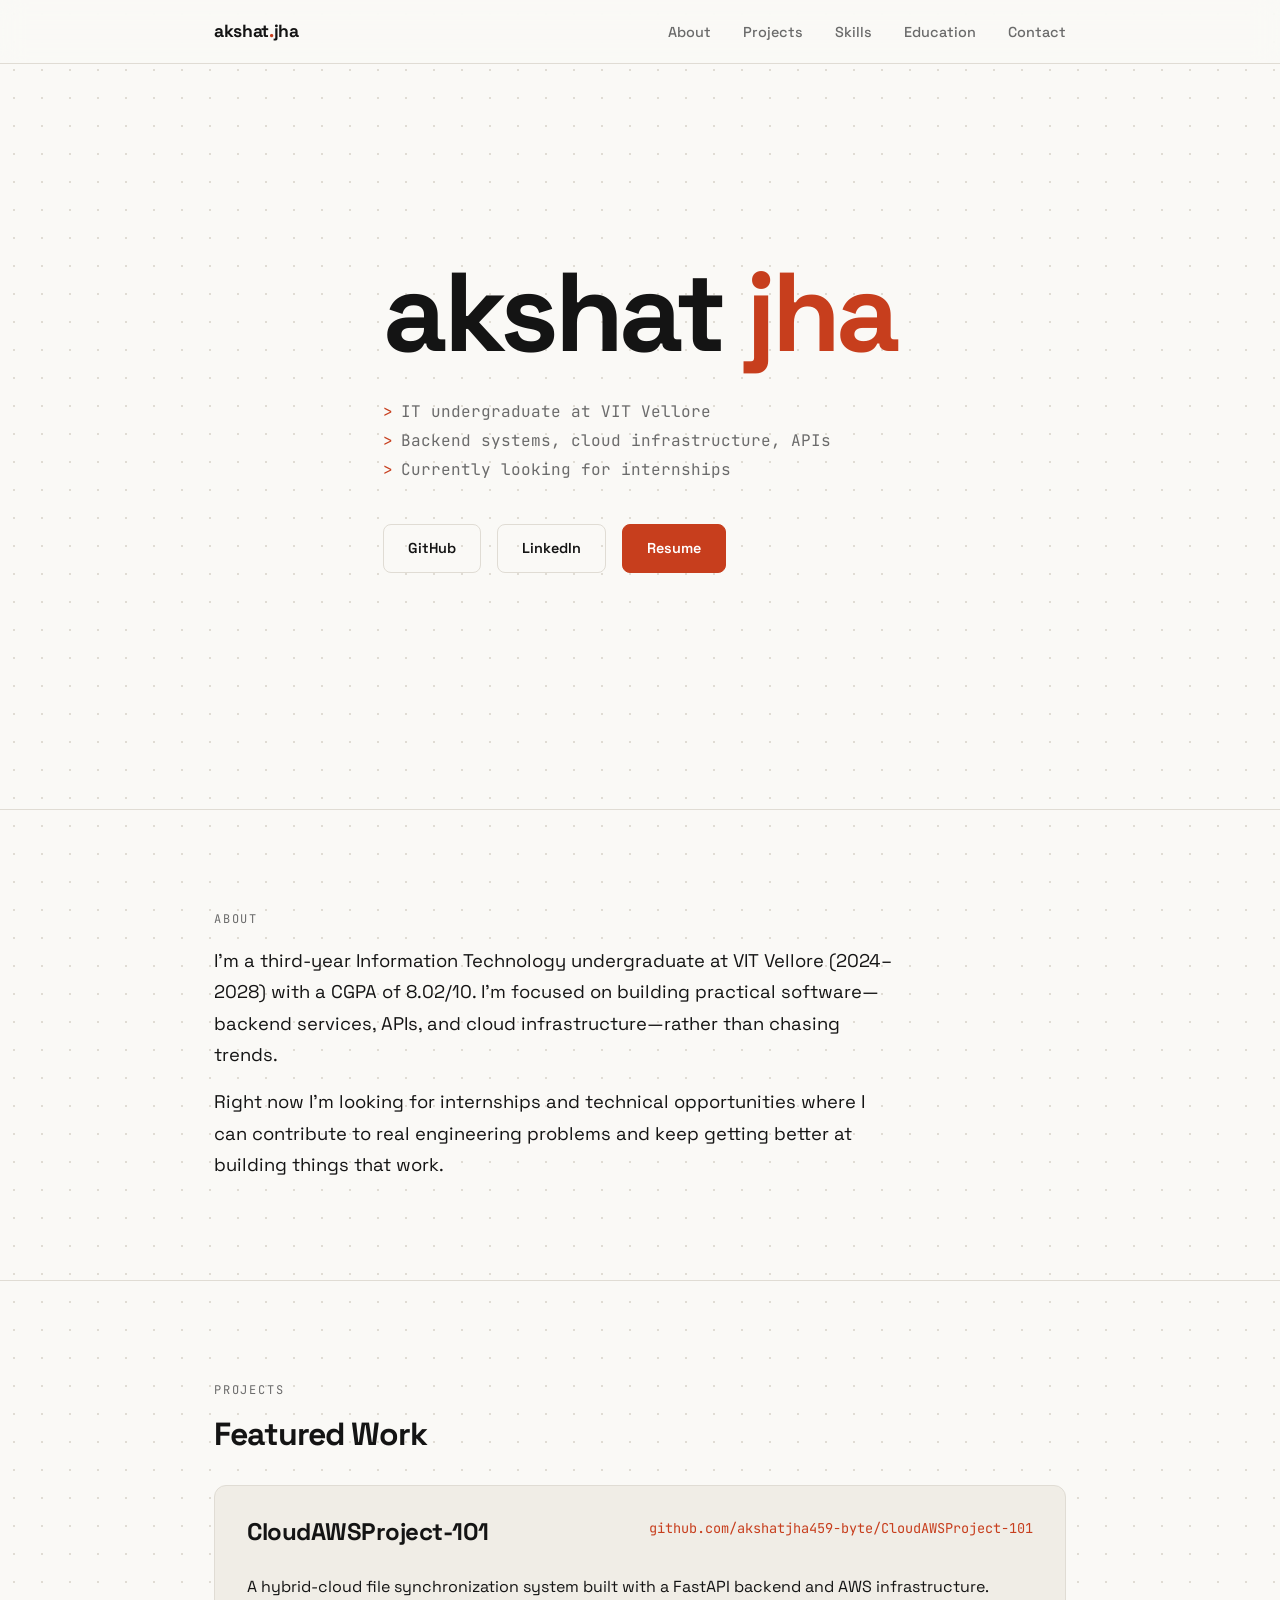
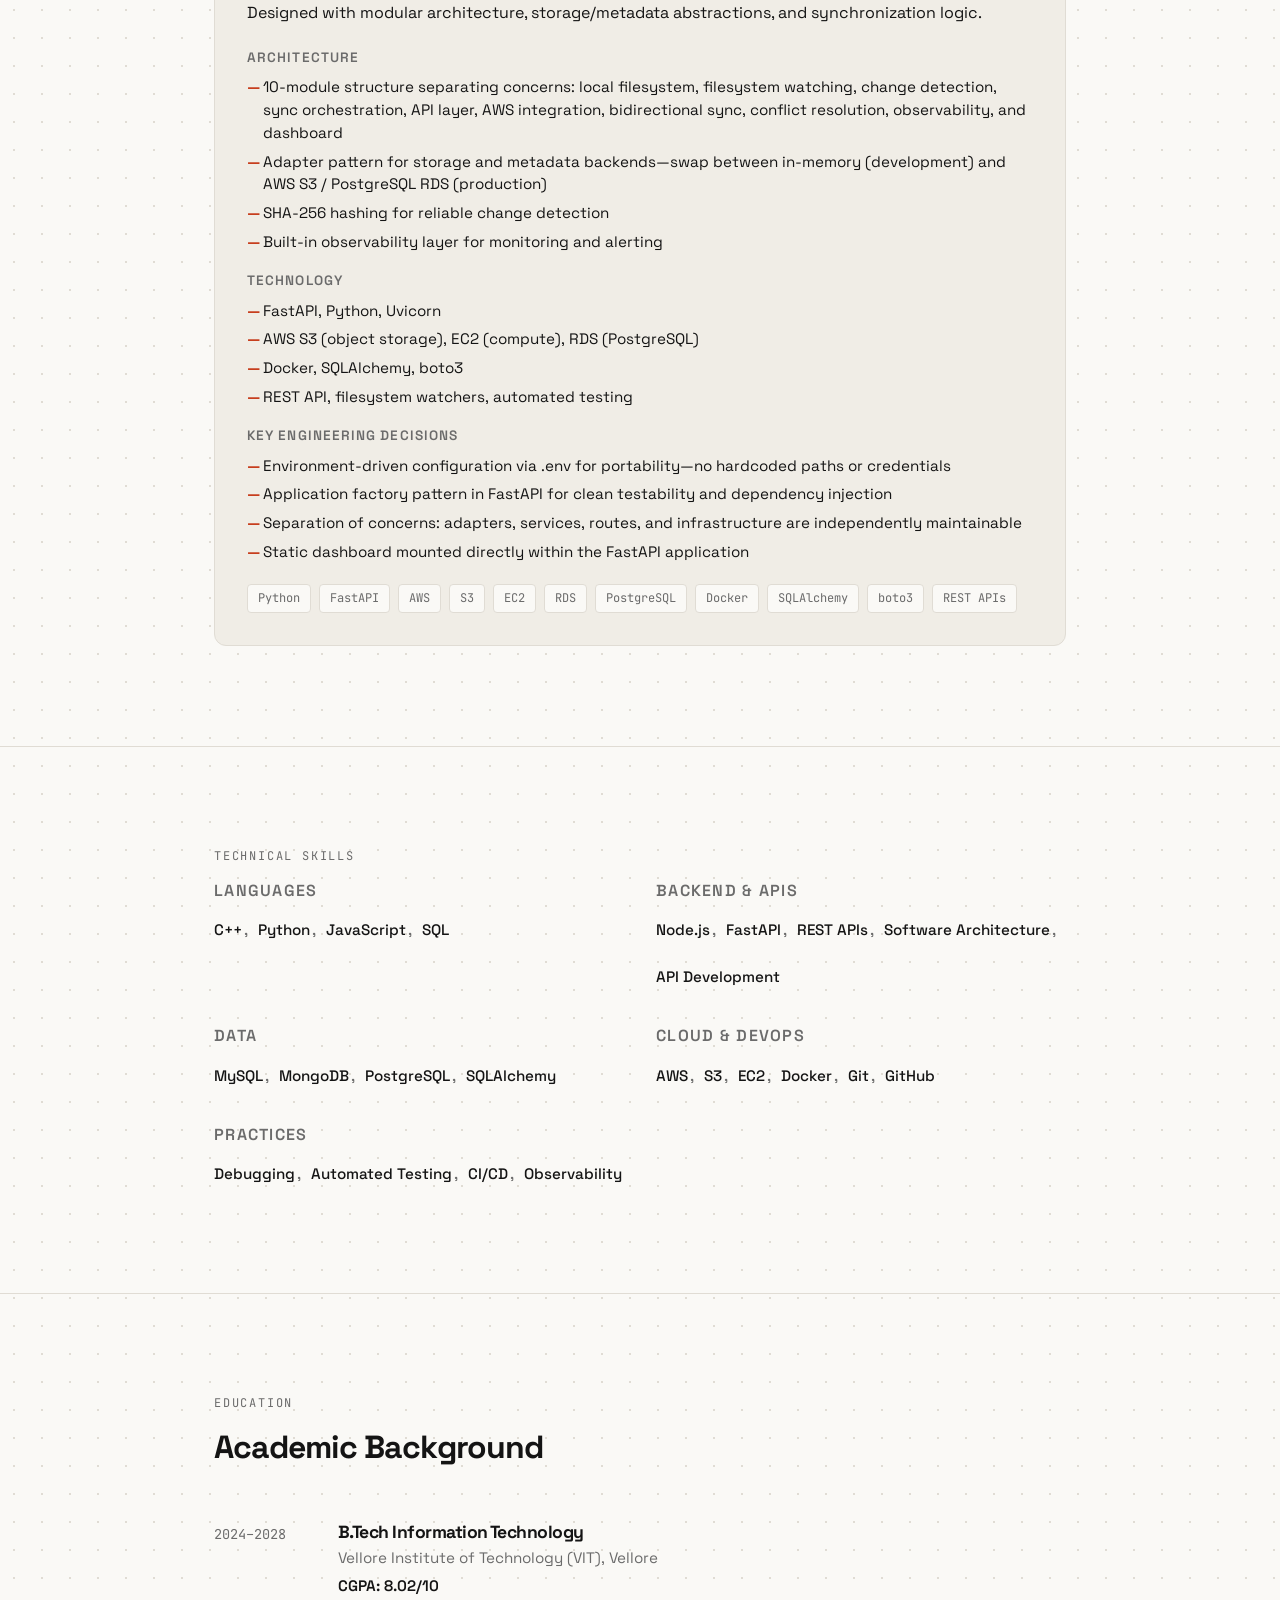
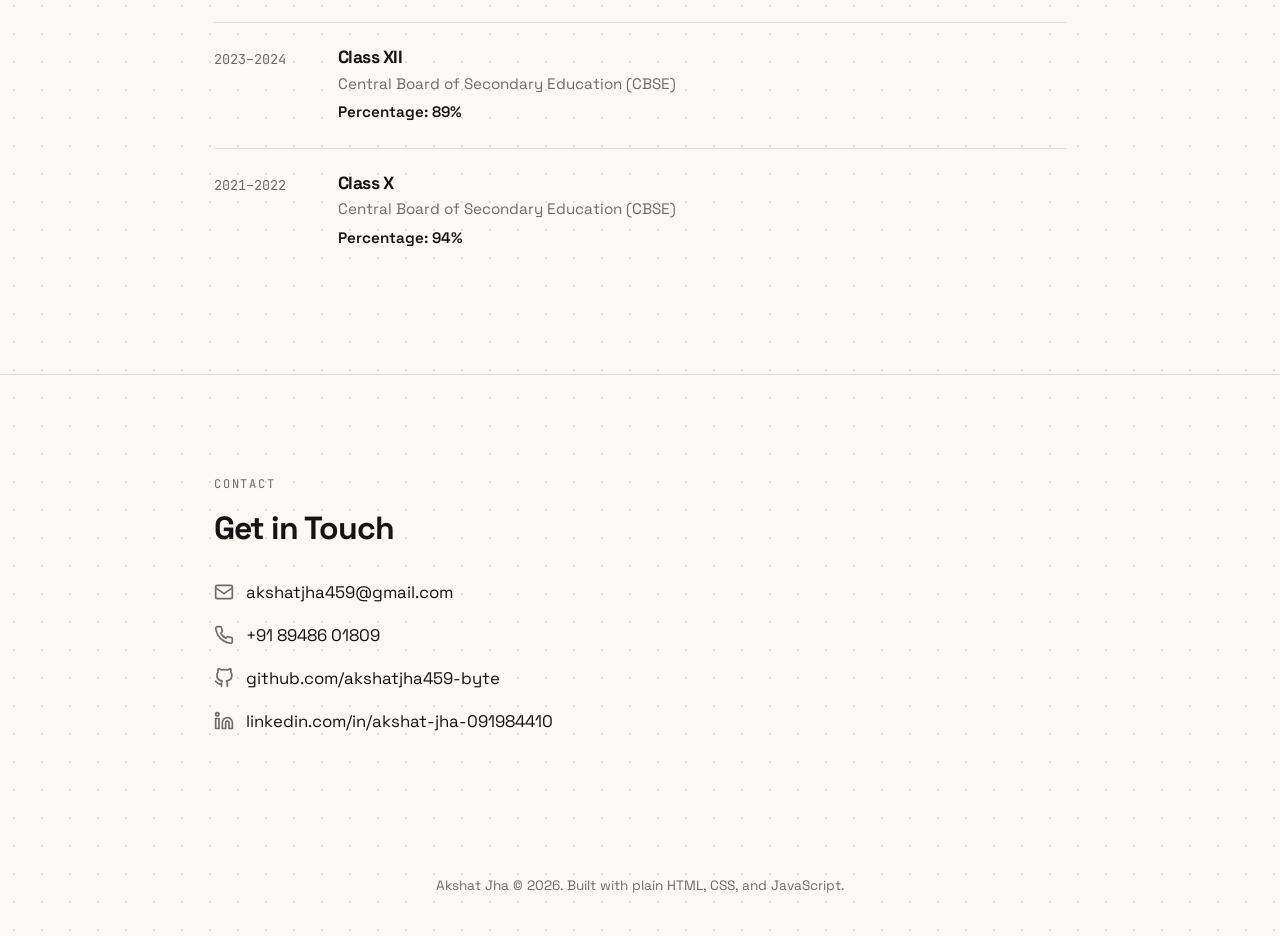
==== index.html @ 9e9b3865 "Add portfolio website" ====
<!DOCTYPE html>
<html lang="en">
<head>
  <meta charset="UTF-8">
  <meta name="viewport" content="width=device-width, initial-scale=1.0">
  <title>Akshat Jha — Portfolio</title>
  <meta name="description" content="Akshat Jha — B.Tech IT undergraduate at VIT Vellore. Building backend systems, cloud infrastructure, and APIs.">
  <link rel="stylesheet" href="css/style.css">
</head>
<body>

  <nav class="nav">
    <div class="nav-inner">
      <a href="#" class="nav-logo">akshat<span>.</span>jha</a>
      <ul class="nav-links" id="navLinks">
        <li><a href="#about" onclick="closeMenu()">About</a></li>
        <li><a href="#projects" onclick="closeMenu()">Projects</a></li>
        <li><a href="#skills" onclick="closeMenu()">Skills</a></li>
        <li><a href="#education" onclick="closeMenu()">Education</a></li>
        <li><a href="#contact" onclick="closeMenu()">Contact</a></li>
      </ul>
      <button class="menu-toggle" id="menuToggle" aria-label="Toggle menu">
        <svg viewBox="0 0 24 24" fill="none" stroke="currentColor" stroke-width="2" stroke-linecap="round">
          <line x1="3" y1="6" x2="21" y2="6"></line>
          <line x1="3" y1="12" x2="21" y2="12"></line>
          <line x1="3" y1="18" x2="21" y2="18"></line>
        </svg>
      </button>
    </div>
  </nav>

  <main>
    <!-- Hero -->
    <section class="hero" id="hero">
      <div class="container">
        <h1 class="hero-name fade-in">akshat <span>jha</span></h1>
        <div class="hero-terminal fade-in">
          <div><span class="prompt">&gt;</span>IT undergraduate at VIT Vellore</div>
          <div><span class="prompt">&gt;</span>Backend systems, cloud infrastructure, APIs</div>
          <div><span class="prompt">&gt;</span>Currently looking for internships</div>
        </div>
        <div class="hero-links fade-in">
          <a href="https://github.com/akshatjha459-byte" target="_blank" rel="noopener" class="btn btn-secondary">GitHub</a>
          <a href="https://www.linkedin.com/in/akshat-jha-091984410/" target="_blank" rel="noopener" class="btn btn-secondary">LinkedIn</a>
          <a href="resume.html" class="btn btn-primary">Resume</a>
        </div>
      </div>
    </section>

    <!-- About -->
    <section id="about">
      <div class="container">
        <span class="section-label fade-in">About</span>
        <div class="about-text fade-in">
          <p>I'm a third-year Information Technology undergraduate at VIT Vellore (2024–2028) with a CGPA of 8.02/10. I'm focused on building practical software—backend services, APIs, and cloud infrastructure—rather than chasing trends.</p>
          <p>Right now I'm looking for internships and technical opportunities where I can contribute to real engineering problems and keep getting better at building things that work.</p>
        </div>
      </div>
    </section>

    <!-- Projects -->
    <section id="projects">
      <div class="container">
        <span class="section-label fade-in">Projects</span>
        <h2 class="fade-in">Featured Work</h2>

        <div class="project-card fade-in">
          <div class="project-header">
            <h3 class="project-title">CloudAWSProject-101</h3>
            <a href="https://github.com/akshatjha459-byte/CloudAWSProject-101" target="_blank" rel="noopener" class="project-link">github.com/akshatjha459-byte/CloudAWSProject-101</a>
          </div>
          <p class="project-description">A hybrid-cloud file synchronization system built with a FastAPI backend and AWS infrastructure. Designed with modular architecture, storage/metadata abstractions, and synchronization logic.</p>

          <div class="project-details">
            <h4>Architecture</h4>
            <ul>
              <li>10-module structure separating concerns: local filesystem, filesystem watching, change detection, sync orchestration, API layer, AWS integration, bidirectional sync, conflict resolution, observability, and dashboard</li>
              <li>Adapter pattern for storage and metadata backends—swap between in-memory (development) and AWS S3 / PostgreSQL RDS (production)</li>
              <li>SHA-256 hashing for reliable change detection</li>
              <li>Built-in observability layer for monitoring and alerting</li>
            </ul>

            <h4>Technology</h4>
            <ul>
              <li>FastAPI, Python, Uvicorn</li>
              <li>AWS S3 (object storage), EC2 (compute), RDS (PostgreSQL)</li>
              <li>Docker, SQLAlchemy, boto3</li>
              <li>REST API, filesystem watchers, automated testing</li>
            </ul>

            <h4>Key Engineering Decisions</h4>
            <ul>
              <li>Environment-driven configuration via .env for portability—no hardcoded paths or credentials</li>
              <li>Application factory pattern in FastAPI for clean testability and dependency injection</li>
              <li>Separation of concerns: adapters, services, routes, and infrastructure are independently maintainable</li>
              <li>Static dashboard mounted directly within the FastAPI application</li>
            </ul>
          </div>

          <div class="tech-tags">
            <span class="tech-tag">Python</span>
            <span class="tech-tag">FastAPI</span>
            <span class="tech-tag">AWS</span>
            <span class="tech-tag">S3</span>
            <span class="tech-tag">EC2</span>
            <span class="tech-tag">RDS</span>
            <span class="tech-tag">PostgreSQL</span>
            <span class="tech-tag">Docker</span>
            <span class="tech-tag">SQLAlchemy</span>
            <span class="tech-tag">boto3</span>
            <span class="tech-tag">REST APIs</span>
          </div>
        </div>
      </div>
    </section>

    <!-- Skills -->
    <section id="skills">
      <div class="container">
        <span class="section-label fade-in">Technical Skills</span>
        <div class="skills-grid">
          <div class="skill-category fade-in">
            <h3>Languages</h3>
            <div class="skill-list">
              <span class="skill-item">C++</span>
              <span class="skill-item">Python</span>
              <span class="skill-item">JavaScript</span>
              <span class="skill-item">SQL</span>
            </div>
          </div>
          <div class="skill-category fade-in">
            <h3>Backend & APIs</h3>
            <div class="skill-list">
              <span class="skill-item">Node.js</span>
              <span class="skill-item">FastAPI</span>
              <span class="skill-item">REST APIs</span>
              <span class="skill-item">Software Architecture</span>
              <span class="skill-item">API Development</span>
            </div>
          </div>
          <div class="skill-category fade-in">
            <h3>Data</h3>
            <div class="skill-list">
              <span class="skill-item">MySQL</span>
              <span class="skill-item">MongoDB</span>
              <span class="skill-item">PostgreSQL</span>
              <span class="skill-item">SQLAlchemy</span>
            </div>
          </div>
          <div class="skill-category fade-in">
            <h3>Cloud & DevOps</h3>
            <div class="skill-list">
              <span class="skill-item">AWS</span>
              <span class="skill-item">S3</span>
              <span class="skill-item">EC2</span>
              <span class="skill-item">Docker</span>
              <span class="skill-item">Git</span>
              <span class="skill-item">GitHub</span>
            </div>
          </div>
          <div class="skill-category fade-in">
            <h3>Practices</h3>
            <div class="skill-list">
              <span class="skill-item">Debugging</span>
              <span class="skill-item">Automated Testing</span>
              <span class="skill-item">CI/CD</span>
              <span class="skill-item">Observability</span>
            </div>
          </div>
        </div>
      </div>
    </section>

    <!-- Education -->
    <section id="education">
      <div class="container">
        <span class="section-label fade-in">Education</span>
        <h2 class="fade-in">Academic Background</h2>

        <div class="edu-item fade-in">
          <div class="edu-year">2024–2028</div>
          <div class="edu-details">
            <h3>B.Tech Information Technology</h3>
            <p>Vellore Institute of Technology (VIT), Vellore</p>
            <p class="edu-grade">CGPA: 8.02/10</p>
          </div>
        </div>

        <div class="edu-item fade-in">
          <div class="edu-year">2023–2024</div>
          <div class="edu-details">
            <h3>Class XII</h3>
            <p>Central Board of Secondary Education (CBSE)</p>
            <p class="edu-grade">Percentage: 89%</p>
          </div>
        </div>

        <div class="edu-item fade-in">
          <div class="edu-year">2021–2022</div>
          <div class="edu-details">
            <h3>Class X</h3>
            <p>Central Board of Secondary Education (CBSE)</p>
            <p class="edu-grade">Percentage: 94%</p>
          </div>
        </div>
      </div>
    </section>

    <!-- Contact -->
    <section id="contact">
      <div class="container">
        <span class="section-label fade-in">Contact</span>
        <h2 class="fade-in">Get in Touch</h2>
        <div class="contact-links fade-in">
          <a href="mailto:akshatjha459@gmail.com" class="contact-link">
            <svg viewBox="0 0 24 24" fill="none" stroke="currentColor" stroke-width="2" stroke-linecap="round" stroke-linejoin="round">
              <rect x="2" y="4" width="20" height="16" rx="2"></rect>
              <path d="M22 7l-10 7L2 7"></path>
            </svg>
            akshatjha459@gmail.com
          </a>
          <a href="tel:+918948601809" class="contact-link">
            <svg viewBox="0 0 24 24" fill="none" stroke="currentColor" stroke-width="2" stroke-linecap="round" stroke-linejoin="round">
              <path d="M22 16.92v3a2 2 0 0 1-2.18 2 19.79 19.79 0 0 1-8.63-3.07 19.5 19.5 0 0 1-6-6 19.79 19.79 0 0 1-3.07-8.67A2 2 0 0 1 4.11 2h3a2 2 0 0 1 2 1.72c.127.96.362 1.903.7 2.81a2 2 0 0 1-.45 2.11L8.09 9.91a16 16 0 0 0 6 6l1.27-1.27a2 2 0 0 1 2.11-.45c.907.338 1.85.573 2.81.7A2 2 0 0 1 22 16.92z"></path>
            </svg>
            +91 89486 01809
          </a>
          <a href="https://github.com/akshatjha459-byte" target="_blank" rel="noopener" class="contact-link">
            <svg viewBox="0 0 24 24" fill="none" stroke="currentColor" stroke-width="2" stroke-linecap="round" stroke-linejoin="round">
              <path d="M9 19c-5 1.5-5-2.5-7-3m14 6v-3.87a3.37 3.37 0 0 0-.94-2.61c3.14-.35 6.44-1.54 6.44-7A5.44 5.44 0 0 0 20 4.77 5.07 5.07 0 0 0 19.91 1S18.73.65 16 2.48a13.38 13.38 0 0 0-7 0C6.27.65 5.09 1 5.09 1A5.07 5.07 0 0 0 5 4.77a5.44 5.44 0 0 0-1.5 3.78c0 5.42 3.3 6.61 6.44 7A3.37 3.37 0 0 0 9 18.13V22"></path>
            </svg>
            github.com/akshatjha459-byte
          </a>
          <a href="https://www.linkedin.com/in/akshat-jha-091984410/" target="_blank" rel="noopener" class="contact-link">
            <svg viewBox="0 0 24 24" fill="none" stroke="currentColor" stroke-width="2" stroke-linecap="round" stroke-linejoin="round">
              <path d="M16 8a6 6 0 0 1 6 6v7h-4v-7a2 2 0 0 0-2-2 2 2 0 0 0-2 2v7h-4v-7a6 6 0 0 1 6-6z"></path>
              <rect x="2" y="9" width="4" height="12"></rect>
              <circle cx="4" cy="4" r="2"></circle>
            </svg>
            linkedin.com/in/akshat-jha-091984410
          </a>
        </div>
      </div>
    </section>

    <footer class="footer">
      <div class="container">
        Akshat Jha &copy; 2026. Built with plain HTML, CSS, and JavaScript.
      </div>
    </footer>
  </main>

  <script src="js/main.js"></script>
</body>
</html>
---- css/style.css ----
@import url('https://fonts.googleapis.com/css2?family=Space+Grotesk:wght@300;400;500;600;700&family=JetBrains+Mono:wght@400;500;700&display=swap');

:root {
  --bg: #faf9f6;
  --bg-subtle: #f0ede6;
  --text: #141414;
  --text-muted: #6b6b6b;
  --accent: #c73e1d;
  --accent-hover: #a33318;
  --border: #e0dcd4;
  --code-bg: #f5f3ed;
  --max-width: 900px;
  --nav-height: 64px;
}

* {
  margin: 0;
  padding: 0;
  box-sizing: border-box;
}

html {
  scroll-behavior: smooth;
  -webkit-font-smoothing: antialiased;
  -moz-osx-font-smoothing: grayscale;
}

body {
  font-family: 'Space Grotesk', system-ui, -apple-system, sans-serif;
  background: var(--bg);
  color: var(--text);
  line-height: 1.6;
  font-size: 16px;
  background-image: radial-gradient(circle, var(--border) 0.8px, transparent 0.8px);
  background-size: 28px 28px;
}

a {
  color: var(--accent);
  text-decoration: none;
  transition: color 0.2s ease;
}

a:hover {
  color: var(--accent-hover);
}

.container {
  max-width: var(--max-width);
  margin: 0 auto;
  padding: 0 24px;
}

/* Navigation */
.nav {
  position: fixed;
  top: 0;
  left: 0;
  right: 0;
  height: var(--nav-height);
  background: rgba(250, 249, 246, 0.85);
  backdrop-filter: blur(12px);
  -webkit-backdrop-filter: blur(12px);
  border-bottom: 1px solid var(--border);
  z-index: 100;
}

.nav-inner {
  max-width: var(--max-width);
  margin: 0 auto;
  padding: 0 24px;
  height: 100%;
  display: flex;
  align-items: center;
  justify-content: space-between;
}

.nav-logo {
  font-weight: 700;
  font-size: 1.1rem;
  color: var(--text);
  letter-spacing: -0.02em;
}

.nav-logo span {
  color: var(--accent);
}

.nav-links {
  display: flex;
  gap: 32px;
  list-style: none;
}

.nav-links a {
  color: var(--text-muted);
  font-size: 0.9rem;
  font-weight: 500;
  transition: color 0.2s ease;
}

.nav-links a:hover {
  color: var(--text);
}

.menu-toggle {
  display: none;
  background: none;
  border: none;
  cursor: pointer;
  padding: 8px;
  color: var(--text);
}

.menu-toggle svg {
  width: 24px;
  height: 24px;
}

/* Sections */
section {
  padding: 100px 0;
  border-bottom: 1px solid var(--border);
}

section:last-of-type {
  border-bottom: none;
}

.section-label {
  font-family: 'JetBrains Mono', monospace;
  font-size: 0.75rem;
  text-transform: uppercase;
  letter-spacing: 0.15em;
  color: var(--text-muted);
  margin-bottom: 16px;
  display: block;
}

h1, h2, h3 {
  font-weight: 700;
  line-height: 1.15;
  letter-spacing: -0.03em;
}

h2 {
  font-size: 2rem;
  margin-bottom: 32px;
}

h3 {
  font-size: 1.25rem;
  margin-bottom: 12px;
}

/* Hero */
.hero {
  padding-top: calc(var(--nav-height) + 80px);
  padding-bottom: 120px;
  min-height: 90vh;
  display: flex;
  flex-direction: column;
  justify-content: center;
}

.hero-name {
  font-size: clamp(3.5rem, 10vw, 7rem);
  font-weight: 700;
  line-height: 0.95;
  letter-spacing: -0.04em;
  margin-bottom: 32px;
  color: var(--text);
}

.hero-name span {
  color: var(--accent);
}

.hero-terminal {
  font-family: 'JetBrains Mono', monospace;
  font-size: clamp(0.85rem, 2vw, 1rem);
  color: var(--text-muted);
  margin-bottom: 40px;
  line-height: 1.8;
}

.hero-terminal .prompt {
  color: var(--accent);
  margin-right: 8px;
}

.hero-links {
  display: flex;
  gap: 16px;
  flex-wrap: wrap;
}

.btn {
  display: inline-flex;
  align-items: center;
  gap: 8px;
  padding: 12px 24px;
  border-radius: 8px;
  font-weight: 600;
  font-size: 0.9rem;
  transition: all 0.2s ease;
  border: 1.5px solid transparent;
}

.btn-primary {
  background: var(--accent);
  color: white;
  border-color: var(--accent);
}

.btn-primary:hover {
  background: var(--accent-hover);
  color: white;
}

.btn-secondary {
  background: transparent;
  color: var(--text);
  border-color: var(--border);
}

.btn-secondary:hover {
  border-color: var(--text);
  color: var(--text);
}

/* About */
.about-text {
  font-size: 1.15rem;
  line-height: 1.7;
  color: var(--text);
  max-width: 680px;
}

.about-text p {
  margin-bottom: 16px;
}

.about-text p:last-child {
  margin-bottom: 0;
}

/* Projects */
.project-card {
  background: var(--bg-subtle);
  border: 1px solid var(--border);
  border-radius: 12px;
  padding: 32px;
  transition: transform 0.2s ease, box-shadow 0.2s ease;
}

.project-card:hover {
  transform: translateY(-2px);
  box-shadow: 0 8px 30px rgba(0, 0, 0, 0.06);
}

.project-header {
  display: flex;
  justify-content: space-between;
  align-items: flex-start;
  margin-bottom: 16px;
  flex-wrap: wrap;
  gap: 8px;
}

.project-title {
  font-size: 1.5rem;
  font-weight: 700;
  letter-spacing: -0.02em;
}

.project-link {
  font-family: 'JetBrains Mono', monospace;
  font-size: 0.85rem;
  color: var(--accent);
  word-break: break-all;
}

.project-link:hover {
  color: var(--accent-hover);
}

.project-description {
  font-size: 1rem;
  color: var(--text);
  margin-bottom: 20px;
  line-height: 1.65;
}

.project-details {
  margin-bottom: 20px;
}

.project-details h4 {
  font-size: 0.85rem;
  font-weight: 600;
  text-transform: uppercase;
  letter-spacing: 0.08em;
  color: var(--text-muted);
  margin-bottom: 8px;
  margin-top: 16px;
}

.project-details h4:first-child {
  margin-top: 0;
}

.project-details ul {
  list-style: none;
  padding: 0;
}

.project-details li {
  position: relative;
  padding-left: 16px;
  margin-bottom: 6px;
  font-size: 0.95rem;
  color: var(--text);
  line-height: 1.5;
}

.project-details li::before {
  content: '—';
  position: absolute;
  left: 0;
  color: var(--accent);
  font-weight: 700;
}

.tech-tags {
  display: flex;
  flex-wrap: wrap;
  gap: 8px;
  margin-top: 8px;
}

.tech-tag {
  font-family: 'JetBrains Mono', monospace;
  font-size: 0.75rem;
  padding: 4px 10px;
  background: var(--bg);
  border: 1px solid var(--border);
  border-radius: 4px;
  color: var(--text-muted);
}

/* Skills */
.skills-grid {
  display: grid;
  grid-template-columns: repeat(auto-fit, minmax(280px, 1fr));
  gap: 32px;
}

.skill-category h3 {
  font-size: 1rem;
  font-weight: 600;
  text-transform: uppercase;
  letter-spacing: 0.08em;
  color: var(--text-muted);
  margin-bottom: 12px;
}

.skill-list {
  display: flex;
  flex-wrap: wrap;
  gap: 10px;
}

.skill-item {
  font-size: 0.95rem;
  font-weight: 500;
  color: var(--text);
  padding: 6px 0;
  position: relative;
}

.skill-item::after {
  content: ',';
  color: var(--text-muted);
  margin-left: 2px;
}

.skill-item:last-child::after {
  content: '';
}

/* Education */
.edu-item {
  display: flex;
  gap: 24px;
  padding: 24px 0;
  border-bottom: 1px solid var(--border);
}

.edu-item:last-child {
  border-bottom: none;
}

.edu-year {
  font-family: 'JetBrains Mono', monospace;
  font-size: 0.85rem;
  color: var(--text-muted);
  min-width: 100px;
  padding-top: 2px;
}

.edu-details h3 {
  font-size: 1.1rem;
  margin-bottom: 4px;
}

.edu-details p {
  color: var(--text-muted);
  font-size: 0.95rem;
}

.edu-details .edu-grade {
  font-weight: 600;
  color: var(--text);
  margin-top: 4px;
}

/* Contact */
.contact-links {
  display: flex;
  flex-direction: column;
  gap: 16px;
}

.contact-link {
  display: inline-flex;
  align-items: center;
  gap: 12px;
  font-size: 1.05rem;
  color: var(--text);
  transition: color 0.2s ease;
  width: fit-content;
}

.contact-link:hover {
  color: var(--accent);
}

.contact-link svg {
  width: 20px;
  height: 20px;
  color: var(--text-muted);
}

/* Footer */
.footer {
  padding: 40px 0;
  text-align: center;
  color: var(--text-muted);
  font-size: 0.85rem;
}

/* Animations */
.fade-in {
  opacity: 0;
  transform: translateY(20px);
  transition: opacity 0.6s ease, transform 0.6s ease;
}

.fade-in.visible {
  opacity: 1;
  transform: translateY(0);
}

/* Responsive */
@media (max-width: 768px) {
  .nav-links {
    display: none;
    position: absolute;
    top: var(--nav-height);
    left: 0;
    right: 0;
    background: var(--bg);
    border-bottom: 1px solid var(--border);
    padding: 16px 24px;
    flex-direction: column;
    gap: 16px;
  }

  .nav-links.active {
    display: flex;
  }

  .menu-toggle {
    display: block;
  }

  .hero {
    padding-top: calc(var(--nav-height) + 40px);
    padding-bottom: 80px;
    min-height: auto;
  }

  section {
    padding: 64px 0;
  }

  .project-header {
    flex-direction: column;
  }

  .edu-item {
    flex-direction: column;
    gap: 8px;
  }

  .skills-grid {
    grid-template-columns: 1fr;
  }
}
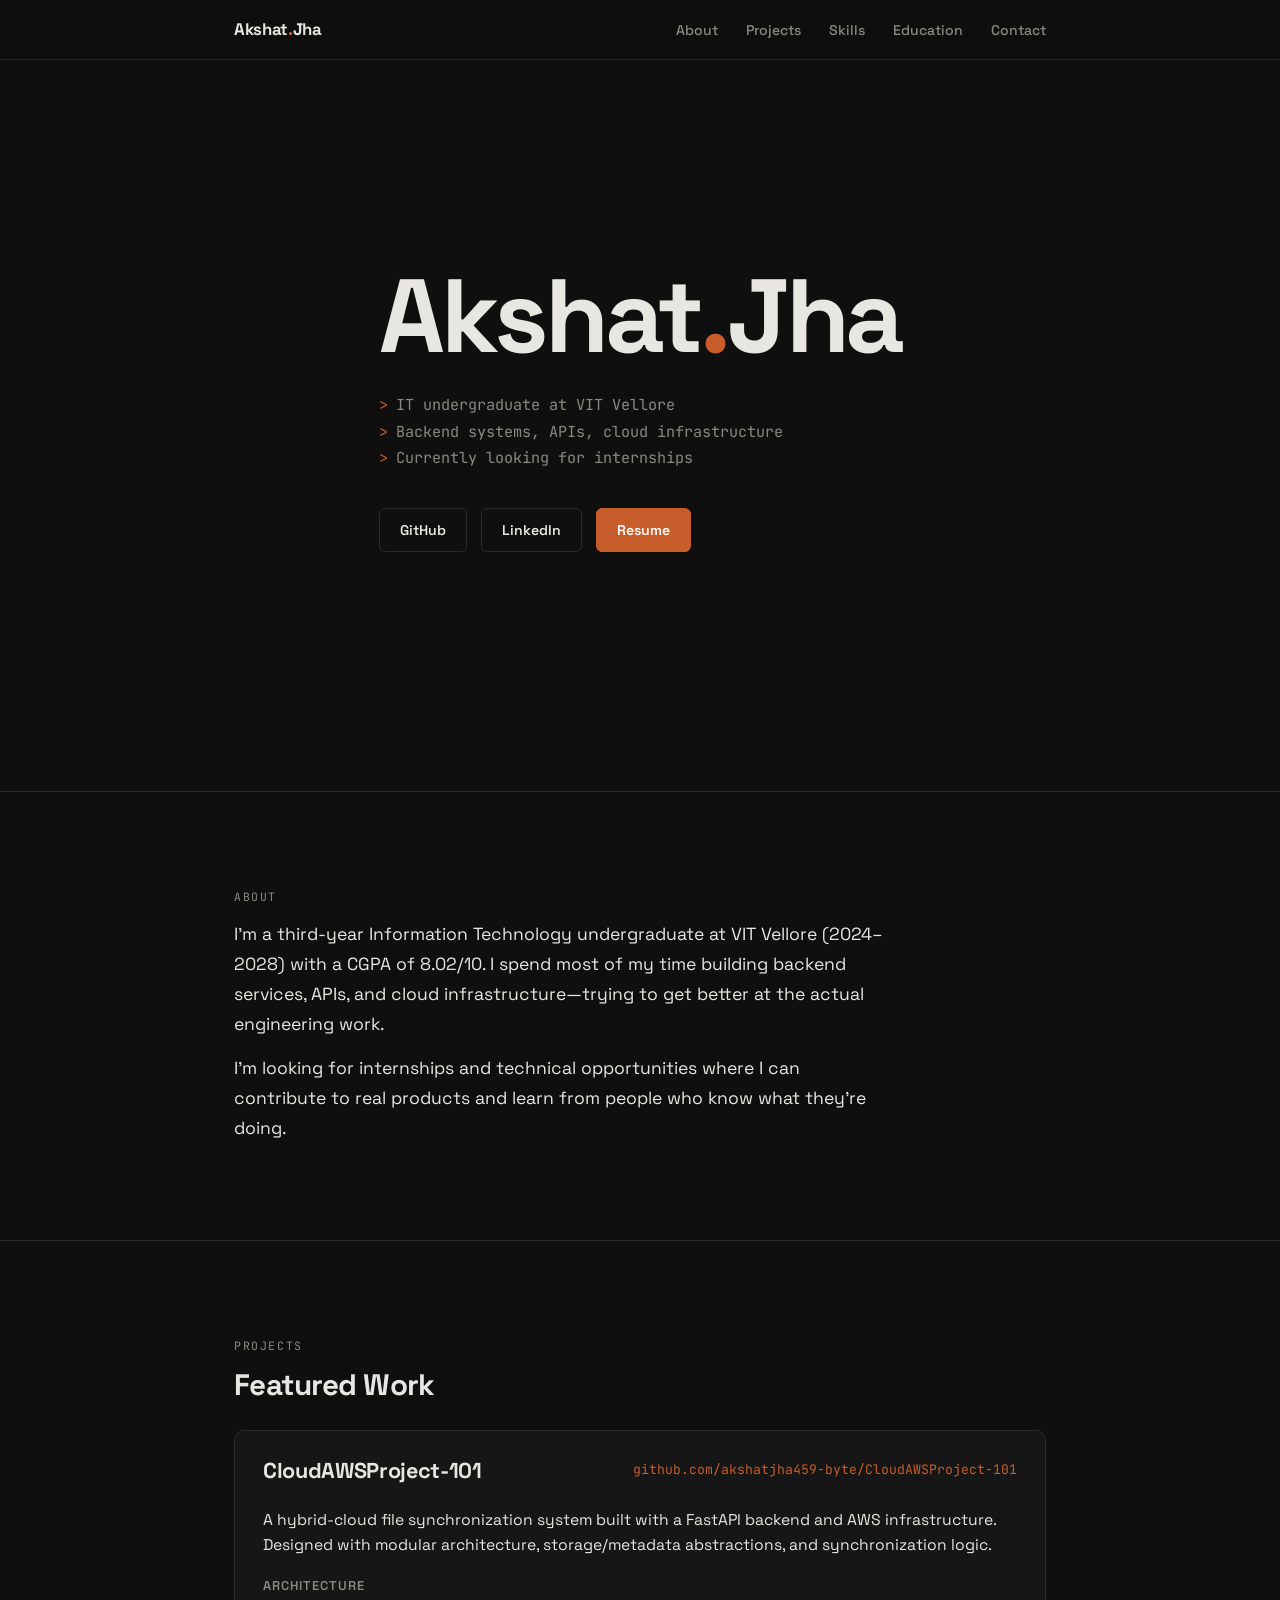
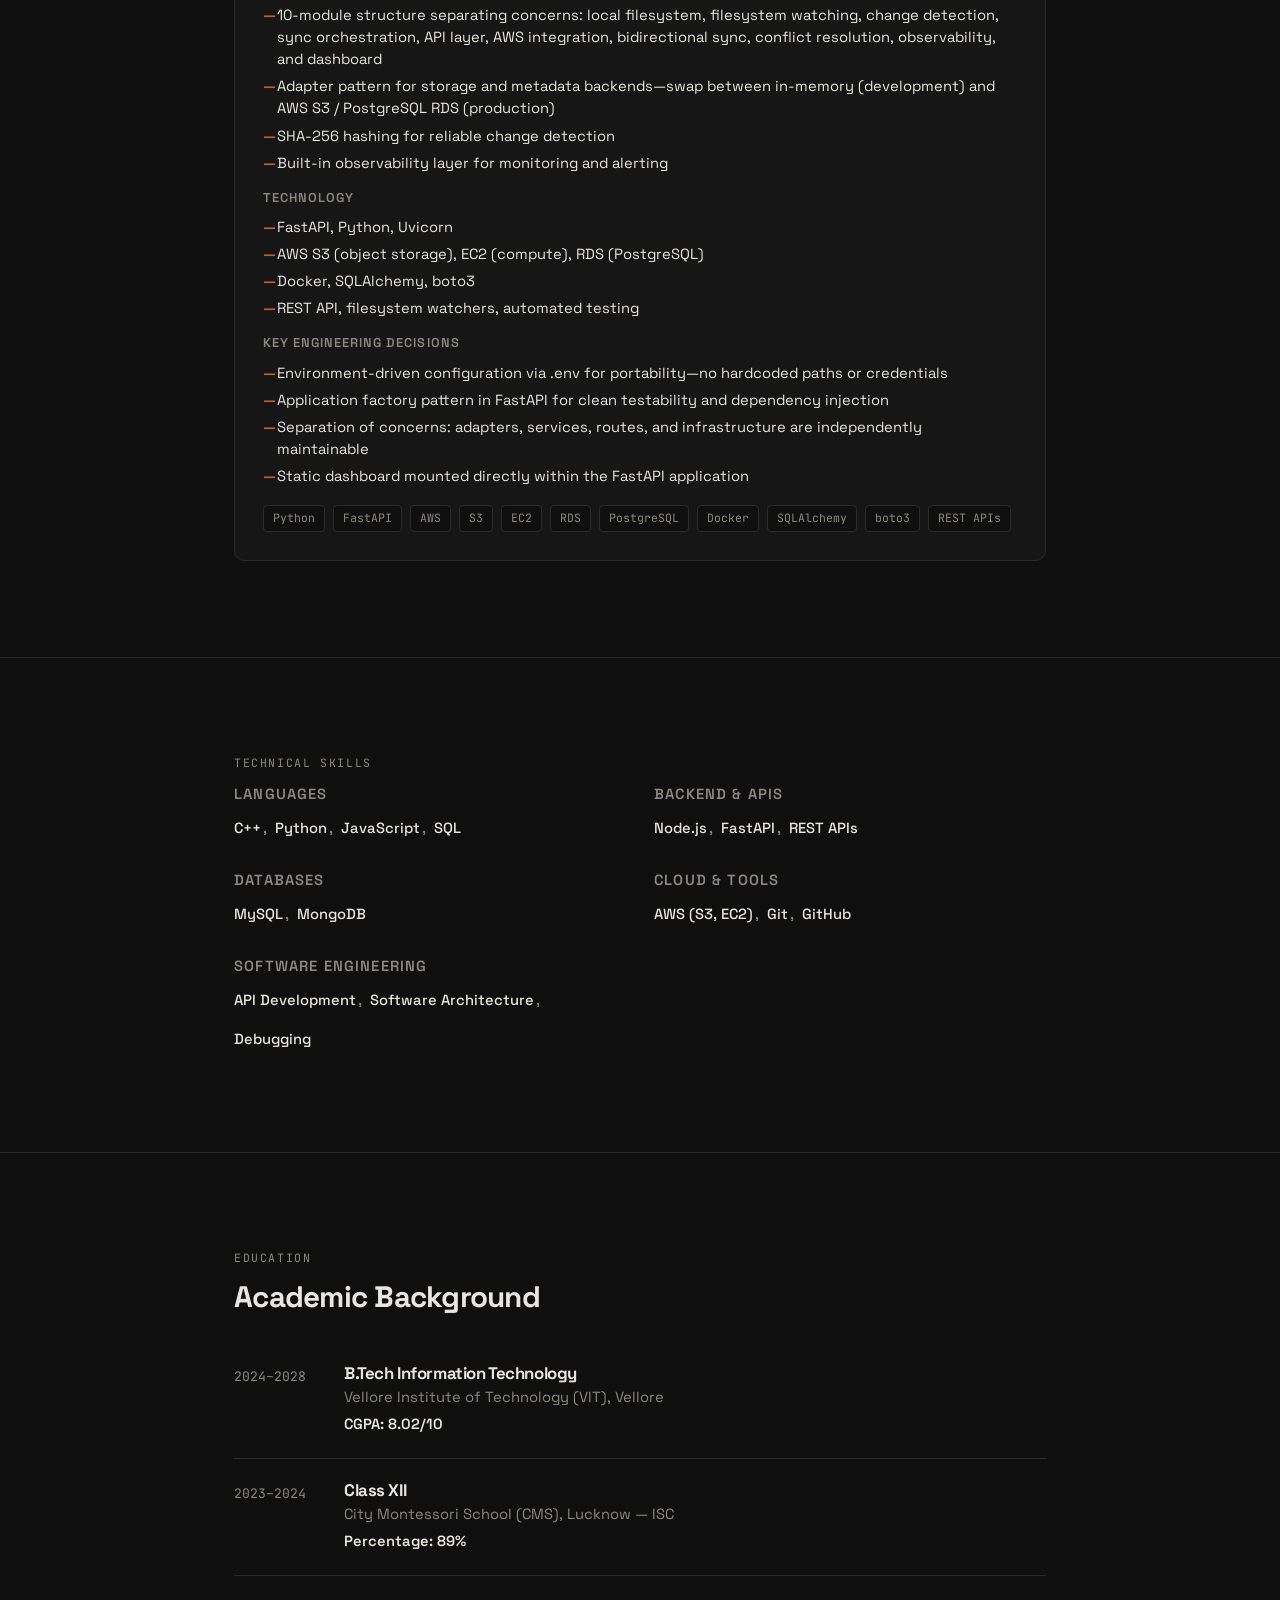
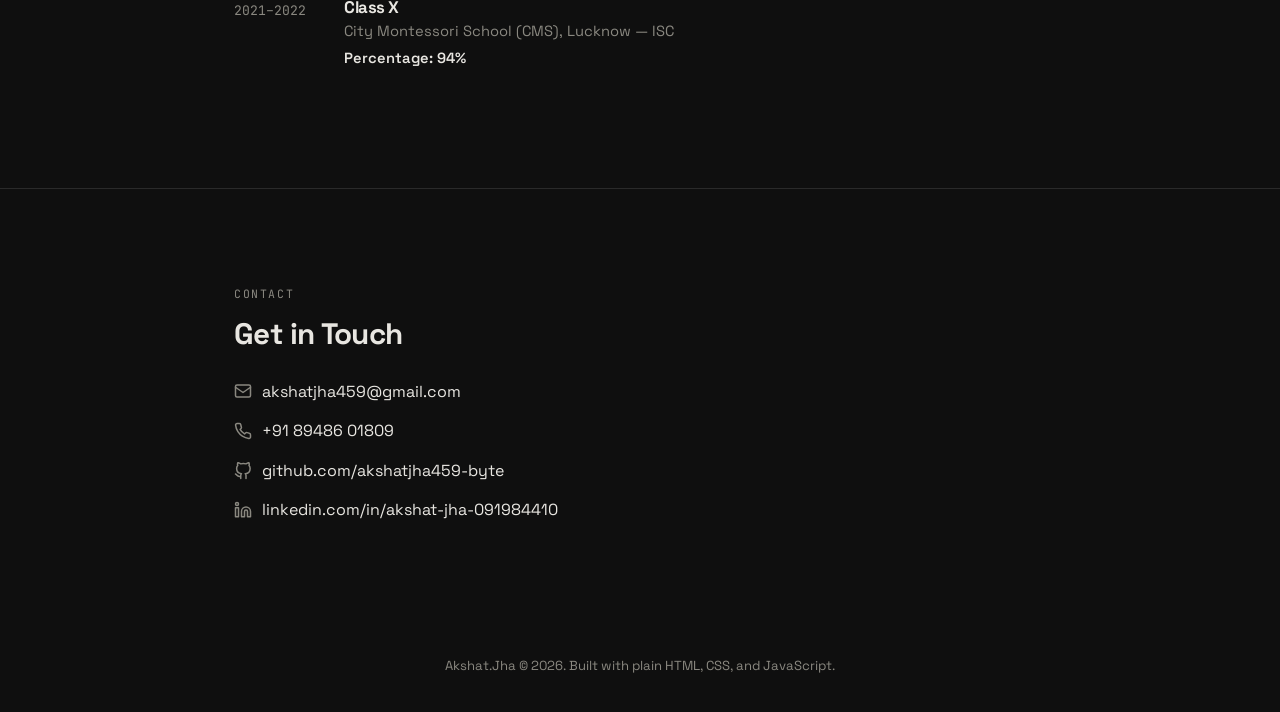
==== commit 268b1a38: "Refine portfolio to dark palette and fix content" ====
--- a/index.html
+++ b/index.html
@@ -3,15 +3,15 @@
 <head>
   <meta charset="UTF-8">
   <meta name="viewport" content="width=device-width, initial-scale=1.0">
-  <title>Akshat Jha — Portfolio</title>
-  <meta name="description" content="Akshat Jha — B.Tech IT undergraduate at VIT Vellore. Building backend systems, cloud infrastructure, and APIs.">
+  <title>Akshat.Jha — Portfolio</title>
+  <meta name="description" content="Akshat.Jha — B.Tech IT undergraduate at VIT Vellore. Building backend systems, cloud infrastructure, and APIs.">
   <link rel="stylesheet" href="css/style.css">
 </head>
 <body>
 
   <nav class="nav">
     <div class="nav-inner">
-      <a href="#" class="nav-logo">akshat<span>.</span>jha</a>
+      <a href="#" class="nav-logo">Akshat<span>.</span>Jha</a>
       <ul class="nav-links" id="navLinks">
         <li><a href="#about" onclick="closeMenu()">About</a></li>
         <li><a href="#projects" onclick="closeMenu()">Projects</a></li>
@@ -33,10 +33,10 @@
     <!-- Hero -->
     <section class="hero" id="hero">
       <div class="container">
-        <h1 class="hero-name fade-in">akshat <span>jha</span></h1>
+        <h1 class="hero-name fade-in">Akshat<span>.</span>Jha</h1>
         <div class="hero-terminal fade-in">
           <div><span class="prompt">&gt;</span>IT undergraduate at VIT Vellore</div>
-          <div><span class="prompt">&gt;</span>Backend systems, cloud infrastructure, APIs</div>
+          <div><span class="prompt">&gt;</span>Backend systems, APIs, cloud infrastructure</div>
           <div><span class="prompt">&gt;</span>Currently looking for internships</div>
         </div>
         <div class="hero-links fade-in">
@@ -52,8 +52,8 @@
       <div class="container">
         <span class="section-label fade-in">About</span>
         <div class="about-text fade-in">
-          <p>I'm a third-year Information Technology undergraduate at VIT Vellore (2024–2028) with a CGPA of 8.02/10. I'm focused on building practical software—backend services, APIs, and cloud infrastructure—rather than chasing trends.</p>
-          <p>Right now I'm looking for internships and technical opportunities where I can contribute to real engineering problems and keep getting better at building things that work.</p>
+          <p>I'm a third-year Information Technology undergraduate at VIT Vellore (2024–2028) with a CGPA of 8.02/10. I spend most of my time building backend services, APIs, and cloud infrastructure—trying to get better at the actual engineering work.</p>
+          <p>I'm looking for internships and technical opportunities where I can contribute to real products and learn from people who know what they're doing.</p>
         </div>
       </div>
     </section>
@@ -134,37 +134,29 @@
               <span class="skill-item">Node.js</span>
               <span class="skill-item">FastAPI</span>
               <span class="skill-item">REST APIs</span>
-              <span class="skill-item">Software Architecture</span>
-              <span class="skill-item">API Development</span>
-            </div>
-          </div>
-          <div class="skill-category fade-in">
-            <h3>Data</h3>
+            </div>
+          </div>
+          <div class="skill-category fade-in">
+            <h3>Databases</h3>
             <div class="skill-list">
               <span class="skill-item">MySQL</span>
               <span class="skill-item">MongoDB</span>
-              <span class="skill-item">PostgreSQL</span>
-              <span class="skill-item">SQLAlchemy</span>
-            </div>
-          </div>
-          <div class="skill-category fade-in">
-            <h3>Cloud & DevOps</h3>
-            <div class="skill-list">
-              <span class="skill-item">AWS</span>
-              <span class="skill-item">S3</span>
-              <span class="skill-item">EC2</span>
-              <span class="skill-item">Docker</span>
+            </div>
+          </div>
+          <div class="skill-category fade-in">
+            <h3>Cloud & Tools</h3>
+            <div class="skill-list">
+              <span class="skill-item">AWS (S3, EC2)</span>
               <span class="skill-item">Git</span>
               <span class="skill-item">GitHub</span>
             </div>
           </div>
           <div class="skill-category fade-in">
-            <h3>Practices</h3>
-            <div class="skill-list">
+            <h3>Software Engineering</h3>
+            <div class="skill-list">
+              <span class="skill-item">API Development</span>
+              <span class="skill-item">Software Architecture</span>
               <span class="skill-item">Debugging</span>
-              <span class="skill-item">Automated Testing</span>
-              <span class="skill-item">CI/CD</span>
-              <span class="skill-item">Observability</span>
             </div>
           </div>
         </div>
@@ -190,7 +182,7 @@
           <div class="edu-year">2023–2024</div>
           <div class="edu-details">
             <h3>Class XII</h3>
-            <p>Central Board of Secondary Education (CBSE)</p>
+            <p>City Montessori School (CMS), Lucknow — ISC</p>
             <p class="edu-grade">Percentage: 89%</p>
           </div>
         </div>
@@ -199,7 +191,7 @@
           <div class="edu-year">2021–2022</div>
           <div class="edu-details">
             <h3>Class X</h3>
-            <p>Central Board of Secondary Education (CBSE)</p>
+            <p>City Montessori School (CMS), Lucknow — ISC</p>
             <p class="edu-grade">Percentage: 94%</p>
           </div>
         </div>
@@ -245,7 +237,7 @@
 
     <footer class="footer">
       <div class="container">
-        Akshat Jha &copy; 2026. Built with plain HTML, CSS, and JavaScript.
+        Akshat.Jha &copy; 2026. Built with plain HTML, CSS, and JavaScript.
       </div>
     </footer>
   </main>
--- a/css/style.css
+++ b/css/style.css
@@ -1,16 +1,17 @@
 @import url('https://fonts.googleapis.com/css2?family=Space+Grotesk:wght@300;400;500;600;700&family=JetBrains+Mono:wght@400;500;700&display=swap');
 
 :root {
-  --bg: #faf9f6;
-  --bg-subtle: #f0ede6;
-  --text: #141414;
-  --text-muted: #6b6b6b;
-  --accent: #c73e1d;
-  --accent-hover: #a33318;
-  --border: #e0dcd4;
-  --code-bg: #f5f3ed;
-  --max-width: 900px;
-  --nav-height: 64px;
+  --bg: #0f0f0f;
+  --bg-elevated: #161616;
+  --bg-subtle: #1c1c1c;
+  --text: #e8e6e1;
+  --text-muted: #8a8880;
+  --accent: #c75d2a;
+  --accent-hover: #d97340;
+  --border: #2a2a2a;
+  --border-hover: #3a3a3a;
+  --max-width: 860px;
+  --nav-height: 60px;
 }
 
 * {
@@ -31,8 +32,6 @@
   color: var(--text);
   line-height: 1.6;
   font-size: 16px;
-  background-image: radial-gradient(circle, var(--border) 0.8px, transparent 0.8px);
-  background-size: 28px 28px;
 }
 
 a {
@@ -58,9 +57,9 @@
   left: 0;
   right: 0;
   height: var(--nav-height);
-  background: rgba(250, 249, 246, 0.85);
-  backdrop-filter: blur(12px);
-  -webkit-backdrop-filter: blur(12px);
+  background: rgba(15, 15, 15, 0.92);
+  backdrop-filter: blur(10px);
+  -webkit-backdrop-filter: blur(10px);
   border-bottom: 1px solid var(--border);
   z-index: 100;
 }
@@ -77,7 +76,7 @@
 
 .nav-logo {
   font-weight: 700;
-  font-size: 1.1rem;
+  font-size: 1.05rem;
   color: var(--text);
   letter-spacing: -0.02em;
 }
@@ -88,13 +87,13 @@
 
 .nav-links {
   display: flex;
-  gap: 32px;
+  gap: 28px;
   list-style: none;
 }
 
 .nav-links a {
   color: var(--text-muted);
-  font-size: 0.9rem;
+  font-size: 0.88rem;
   font-weight: 500;
   transition: color 0.2s ease;
 }
@@ -113,13 +112,13 @@
 }
 
 .menu-toggle svg {
-  width: 24px;
-  height: 24px;
+  width: 22px;
+  height: 22px;
 }
 
 /* Sections */
 section {
-  padding: 100px 0;
+  padding: 96px 0;
   border-bottom: 1px solid var(--border);
 }
 
@@ -129,46 +128,46 @@
 
 .section-label {
   font-family: 'JetBrains Mono', monospace;
-  font-size: 0.75rem;
+  font-size: 0.72rem;
   text-transform: uppercase;
-  letter-spacing: 0.15em;
-  color: var(--text-muted);
-  margin-bottom: 16px;
+  letter-spacing: 0.14em;
+  color: var(--text-muted);
+  margin-bottom: 14px;
   display: block;
 }
 
 h1, h2, h3 {
   font-weight: 700;
-  line-height: 1.15;
-  letter-spacing: -0.03em;
+  line-height: 1.12;
+  letter-spacing: -0.025em;
 }
 
 h2 {
-  font-size: 2rem;
-  margin-bottom: 32px;
+  font-size: 1.85rem;
+  margin-bottom: 28px;
 }
 
 h3 {
-  font-size: 1.25rem;
-  margin-bottom: 12px;
+  font-size: 1.2rem;
+  margin-bottom: 10px;
 }
 
 /* Hero */
 .hero {
   padding-top: calc(var(--nav-height) + 80px);
-  padding-bottom: 120px;
-  min-height: 90vh;
+  padding-bottom: 110px;
+  min-height: 88vh;
   display: flex;
   flex-direction: column;
   justify-content: center;
 }
 
 .hero-name {
-  font-size: clamp(3.5rem, 10vw, 7rem);
+  font-size: clamp(3.2rem, 9vw, 6.5rem);
   font-weight: 700;
-  line-height: 0.95;
+  line-height: 0.92;
   letter-spacing: -0.04em;
-  margin-bottom: 32px;
+  margin-bottom: 28px;
   color: var(--text);
 }
 
@@ -178,20 +177,21 @@
 
 .hero-terminal {
   font-family: 'JetBrains Mono', monospace;
-  font-size: clamp(0.85rem, 2vw, 1rem);
-  color: var(--text-muted);
-  margin-bottom: 40px;
-  line-height: 1.8;
+  font-size: clamp(0.82rem, 1.8vw, 0.95rem);
+  color: var(--text-muted);
+  margin-bottom: 36px;
+  line-height: 1.75;
 }
 
 .hero-terminal .prompt {
   color: var(--accent);
   margin-right: 8px;
+  user-select: none;
 }
 
 .hero-links {
   display: flex;
-  gap: 16px;
+  gap: 14px;
   flex-wrap: wrap;
 }
 
@@ -199,12 +199,12 @@
   display: inline-flex;
   align-items: center;
   gap: 8px;
-  padding: 12px 24px;
-  border-radius: 8px;
+  padding: 10px 20px;
+  border-radius: 6px;
   font-weight: 600;
-  font-size: 0.9rem;
+  font-size: 0.88rem;
   transition: all 0.2s ease;
-  border: 1.5px solid transparent;
+  border: 1px solid transparent;
 }
 
 .btn-primary {
@@ -225,20 +225,20 @@
 }
 
 .btn-secondary:hover {
-  border-color: var(--text);
+  border-color: var(--text-muted);
   color: var(--text);
 }
 
 /* About */
 .about-text {
-  font-size: 1.15rem;
+  font-size: 1.1rem;
   line-height: 1.7;
   color: var(--text);
-  max-width: 680px;
+  max-width: 660px;
 }
 
 .about-text p {
-  margin-bottom: 16px;
+  margin-bottom: 14px;
 }
 
 .about-text p:last-child {
@@ -247,36 +247,36 @@
 
 /* Projects */
 .project-card {
-  background: var(--bg-subtle);
+  background: var(--bg-elevated);
   border: 1px solid var(--border);
-  border-radius: 12px;
-  padding: 32px;
-  transition: transform 0.2s ease, box-shadow 0.2s ease;
+  border-radius: 10px;
+  padding: 28px;
+  transition: transform 0.2s ease, border-color 0.2s ease;
 }
 
 .project-card:hover {
   transform: translateY(-2px);
-  box-shadow: 0 8px 30px rgba(0, 0, 0, 0.06);
+  border-color: var(--border-hover);
 }
 
 .project-header {
   display: flex;
   justify-content: space-between;
   align-items: flex-start;
-  margin-bottom: 16px;
+  margin-bottom: 14px;
   flex-wrap: wrap;
   gap: 8px;
 }
 
 .project-title {
-  font-size: 1.5rem;
+  font-size: 1.35rem;
   font-weight: 700;
-  letter-spacing: -0.02em;
+  letter-spacing: -0.015em;
 }
 
 .project-link {
   font-family: 'JetBrains Mono', monospace;
-  font-size: 0.85rem;
+  font-size: 0.82rem;
   color: var(--accent);
   word-break: break-all;
 }
@@ -286,24 +286,24 @@
 }
 
 .project-description {
-  font-size: 1rem;
-  color: var(--text);
-  margin-bottom: 20px;
-  line-height: 1.65;
+  font-size: 0.98rem;
+  color: var(--text);
+  margin-bottom: 18px;
+  line-height: 1.6;
 }
 
 .project-details {
-  margin-bottom: 20px;
+  margin-bottom: 18px;
 }
 
 .project-details h4 {
-  font-size: 0.85rem;
+  font-size: 0.8rem;
   font-weight: 600;
   text-transform: uppercase;
   letter-spacing: 0.08em;
   color: var(--text-muted);
   margin-bottom: 8px;
-  margin-top: 16px;
+  margin-top: 14px;
 }
 
 .project-details h4:first-child {
@@ -317,9 +317,9 @@
 
 .project-details li {
   position: relative;
-  padding-left: 16px;
-  margin-bottom: 6px;
-  font-size: 0.95rem;
+  padding-left: 14px;
+  margin-bottom: 5px;
+  font-size: 0.92rem;
   color: var(--text);
   line-height: 1.5;
 }
@@ -336,13 +336,13 @@
   display: flex;
   flex-wrap: wrap;
   gap: 8px;
-  margin-top: 8px;
+  margin-top: 6px;
 }
 
 .tech-tag {
   font-family: 'JetBrains Mono', monospace;
-  font-size: 0.75rem;
-  padding: 4px 10px;
+  font-size: 0.72rem;
+  padding: 3px 9px;
   background: var(--bg);
   border: 1px solid var(--border);
   border-radius: 4px;
@@ -352,31 +352,30 @@
 /* Skills */
 .skills-grid {
   display: grid;
-  grid-template-columns: repeat(auto-fit, minmax(280px, 1fr));
-  gap: 32px;
+  grid-template-columns: repeat(auto-fit, minmax(260px, 1fr));
+  gap: 28px;
 }
 
 .skill-category h3 {
-  font-size: 1rem;
+  font-size: 0.92rem;
   font-weight: 600;
   text-transform: uppercase;
   letter-spacing: 0.08em;
   color: var(--text-muted);
-  margin-bottom: 12px;
+  margin-bottom: 10px;
 }
 
 .skill-list {
   display: flex;
   flex-wrap: wrap;
-  gap: 10px;
+  gap: 8px;
 }
 
 .skill-item {
-  font-size: 0.95rem;
+  font-size: 0.92rem;
   font-weight: 500;
   color: var(--text);
-  padding: 6px 0;
-  position: relative;
+  padding: 4px 0;
 }
 
 .skill-item::after {
@@ -392,8 +391,8 @@
 /* Education */
 .edu-item {
   display: flex;
-  gap: 24px;
-  padding: 24px 0;
+  gap: 22px;
+  padding: 22px 0;
   border-bottom: 1px solid var(--border);
 }
 
@@ -403,40 +402,46 @@
 
 .edu-year {
   font-family: 'JetBrains Mono', monospace;
-  font-size: 0.85rem;
-  color: var(--text-muted);
-  min-width: 100px;
+  font-size: 0.82rem;
+  color: var(--text-muted);
+  min-width: 88px;
   padding-top: 2px;
 }
 
 .edu-details h3 {
-  font-size: 1.1rem;
-  margin-bottom: 4px;
+  font-size: 1.05rem;
+  margin-bottom: 3px;
 }
 
 .edu-details p {
   color: var(--text-muted);
-  font-size: 0.95rem;
+  font-size: 0.92rem;
 }
 
 .edu-details .edu-grade {
   font-weight: 600;
   color: var(--text);
-  margin-top: 4px;
+  margin-top: 3px;
+}
+
+.edu-board {
+  font-size: 0.85rem;
+  color: var(--text-muted);
+  margin-top: 2px;
 }
 
 /* Contact */
 .contact-links {
   display: flex;
   flex-direction: column;
-  gap: 16px;
+  gap: 14px;
 }
 
 .contact-link {
   display: inline-flex;
   align-items: center;
-  gap: 12px;
-  font-size: 1.05rem;
+  gap: 10px;
+  font-size: 1rem;
   color: var(--text);
   transition: color 0.2s ease;
   width: fit-content;
@@ -447,24 +452,24 @@
 }
 
 .contact-link svg {
-  width: 20px;
-  height: 20px;
+  width: 18px;
+  height: 18px;
   color: var(--text-muted);
 }
 
 /* Footer */
 .footer {
-  padding: 40px 0;
+  padding: 36px 0;
   text-align: center;
   color: var(--text-muted);
-  font-size: 0.85rem;
+  font-size: 0.82rem;
 }
 
 /* Animations */
 .fade-in {
   opacity: 0;
-  transform: translateY(20px);
-  transition: opacity 0.6s ease, transform 0.6s ease;
+  transform: translateY(16px);
+  transition: opacity 0.5s ease, transform 0.5s ease;
 }
 
 .fade-in.visible {
@@ -480,11 +485,11 @@
     top: var(--nav-height);
     left: 0;
     right: 0;
-    background: var(--bg);
+    background: rgba(15, 15, 15, 0.96);
     border-bottom: 1px solid var(--border);
-    padding: 16px 24px;
+    padding: 14px 24px;
     flex-direction: column;
-    gap: 16px;
+    gap: 14px;
   }
 
   .nav-links.active {
@@ -496,13 +501,13 @@
   }
 
   .hero {
-    padding-top: calc(var(--nav-height) + 40px);
-    padding-bottom: 80px;
+    padding-top: calc(var(--nav-height) + 36px);
+    padding-bottom: 72px;
     min-height: auto;
   }
 
   section {
-    padding: 64px 0;
+    padding: 60px 0;
   }
 
   .project-header {
@@ -511,7 +516,7 @@
 
   .edu-item {
     flex-direction: column;
-    gap: 8px;
+    gap: 6px;
   }
 
   .skills-grid {
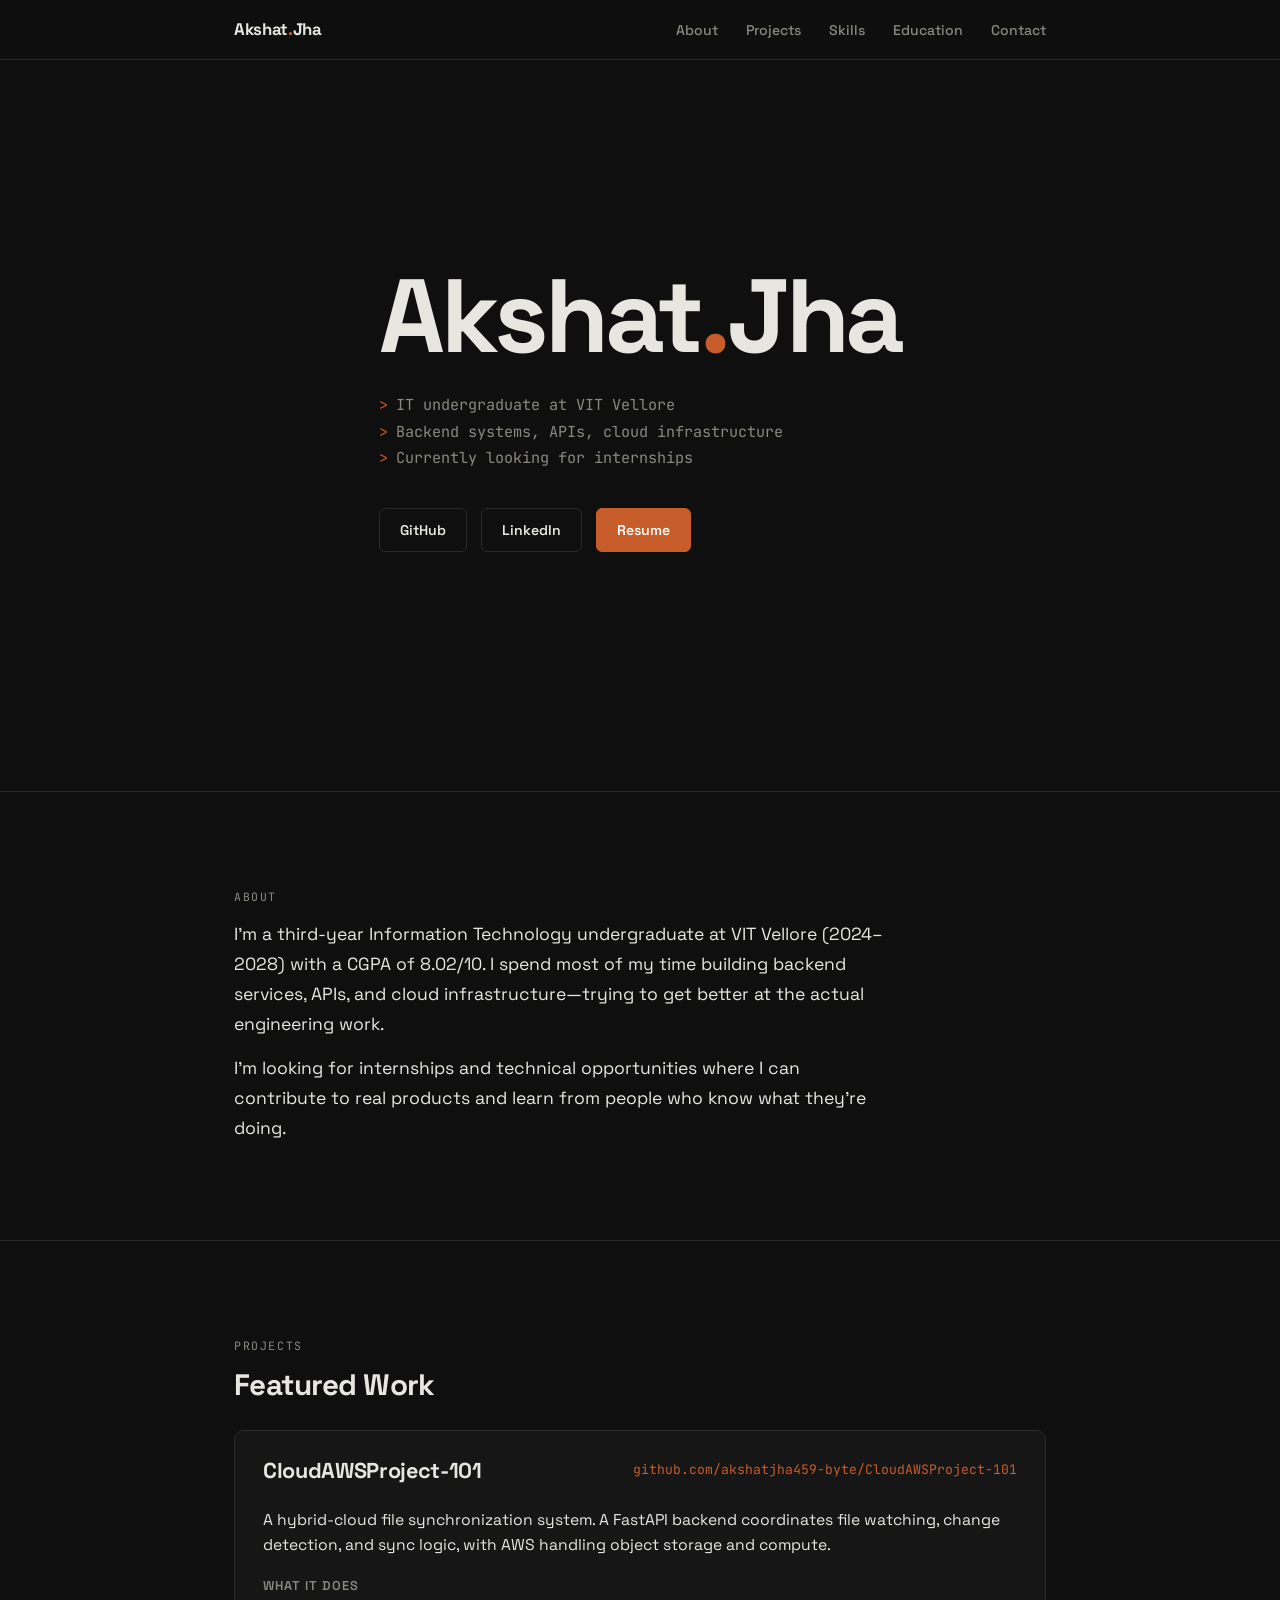
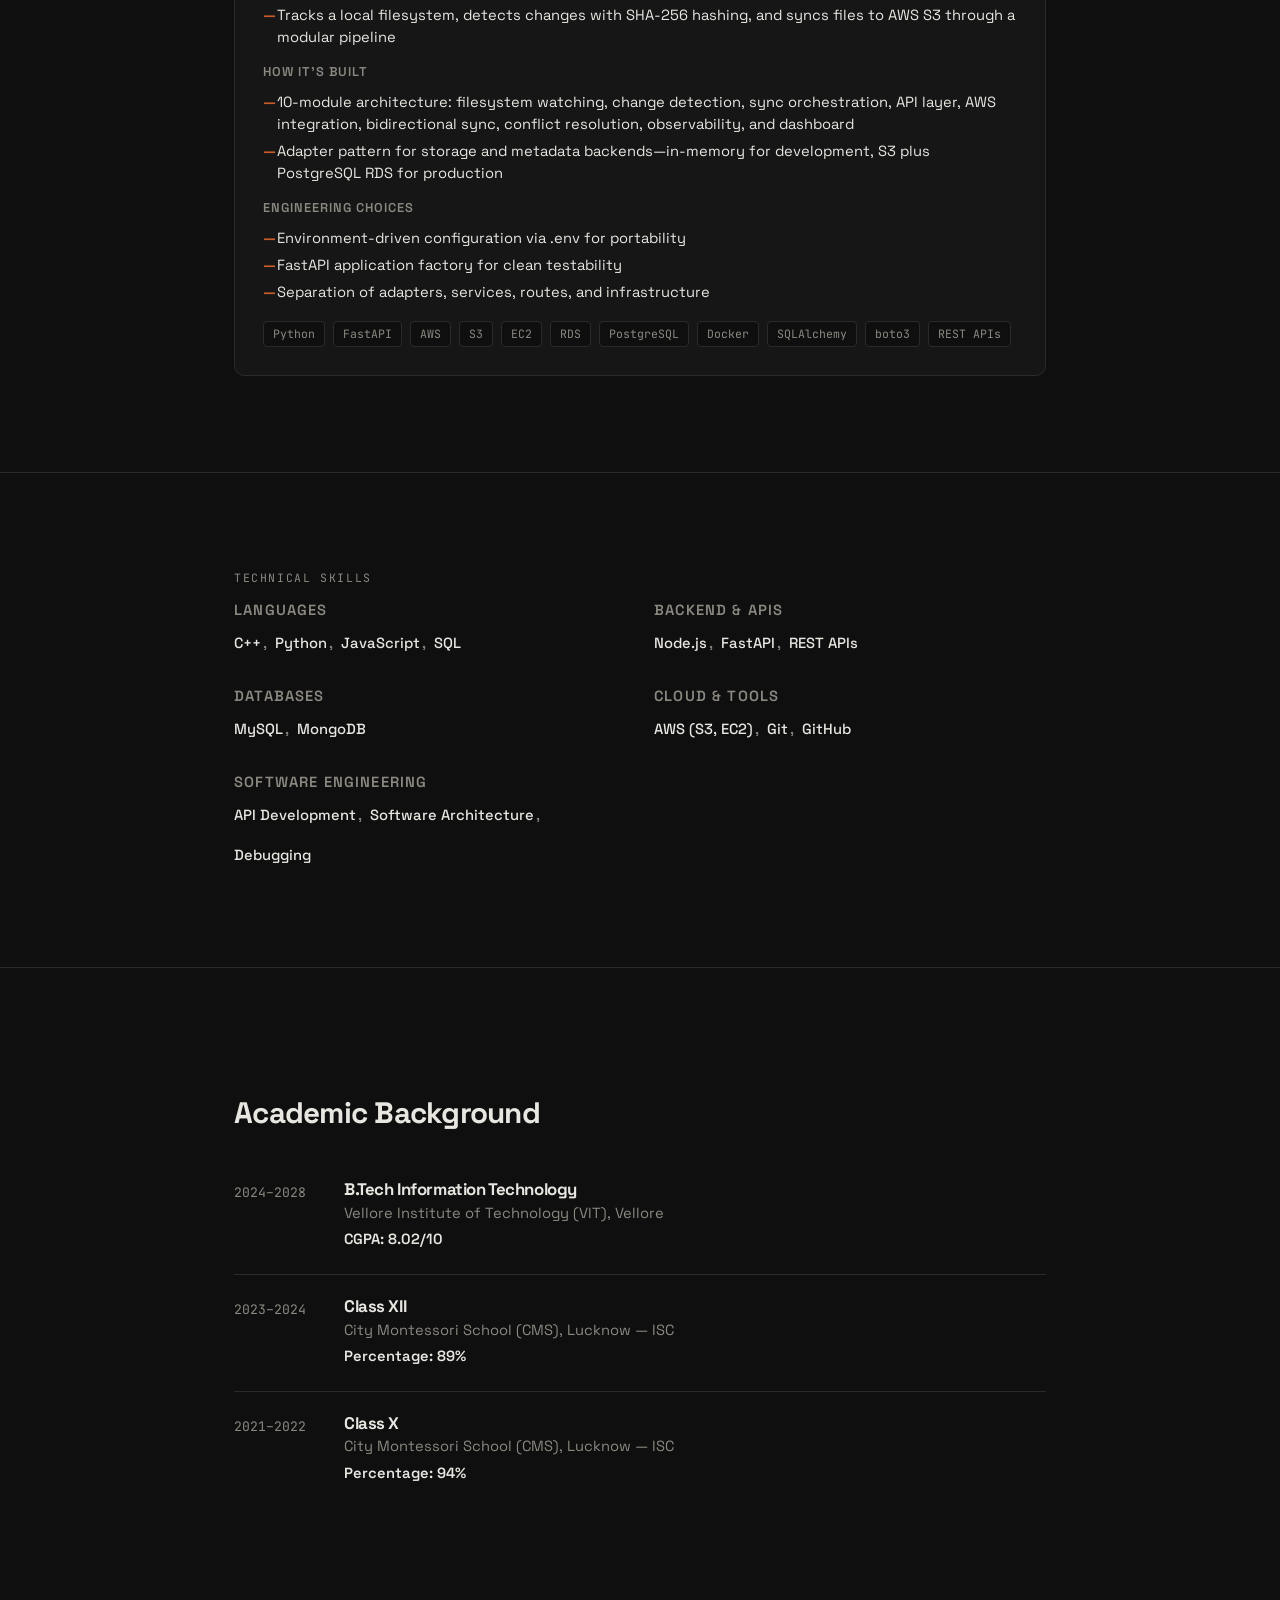
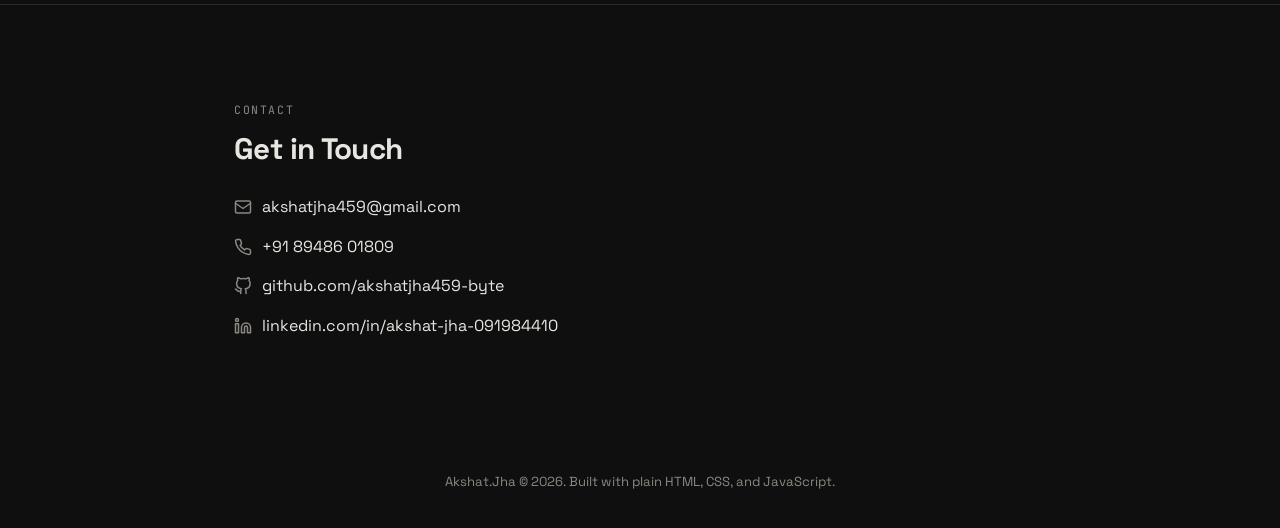
==== commit b42daf2c: "Shorten project section and fix resume print styles" ====
--- a/index.html
+++ b/index.html
@@ -69,31 +69,25 @@
             <h3 class="project-title">CloudAWSProject-101</h3>
             <a href="https://github.com/akshatjha459-byte/CloudAWSProject-101" target="_blank" rel="noopener" class="project-link">github.com/akshatjha459-byte/CloudAWSProject-101</a>
           </div>
-          <p class="project-description">A hybrid-cloud file synchronization system built with a FastAPI backend and AWS infrastructure. Designed with modular architecture, storage/metadata abstractions, and synchronization logic.</p>
+          <p class="project-description">A hybrid-cloud file synchronization system. A FastAPI backend coordinates file watching, change detection, and sync logic, with AWS handling object storage and compute.</p>
 
           <div class="project-details">
-            <h4>Architecture</h4>
+            <h4>What it does</h4>
             <ul>
-              <li>10-module structure separating concerns: local filesystem, filesystem watching, change detection, sync orchestration, API layer, AWS integration, bidirectional sync, conflict resolution, observability, and dashboard</li>
-              <li>Adapter pattern for storage and metadata backends—swap between in-memory (development) and AWS S3 / PostgreSQL RDS (production)</li>
-              <li>SHA-256 hashing for reliable change detection</li>
-              <li>Built-in observability layer for monitoring and alerting</li>
+              <li>Tracks a local filesystem, detects changes with SHA-256 hashing, and syncs files to AWS S3 through a modular pipeline</li>
             </ul>
 
-            <h4>Technology</h4>
+            <h4>How it's built</h4>
             <ul>
-              <li>FastAPI, Python, Uvicorn</li>
-              <li>AWS S3 (object storage), EC2 (compute), RDS (PostgreSQL)</li>
-              <li>Docker, SQLAlchemy, boto3</li>
-              <li>REST API, filesystem watchers, automated testing</li>
+              <li>10-module architecture: filesystem watching, change detection, sync orchestration, API layer, AWS integration, bidirectional sync, conflict resolution, observability, and dashboard</li>
+              <li>Adapter pattern for storage and metadata backends—in-memory for development, S3 plus PostgreSQL RDS for production</li>
             </ul>
 
-            <h4>Key Engineering Decisions</h4>
+            <h4>Engineering choices</h4>
             <ul>
-              <li>Environment-driven configuration via .env for portability—no hardcoded paths or credentials</li>
-              <li>Application factory pattern in FastAPI for clean testability and dependency injection</li>
-              <li>Separation of concerns: adapters, services, routes, and infrastructure are independently maintainable</li>
-              <li>Static dashboard mounted directly within the FastAPI application</li>
+              <li>Environment-driven configuration via .env for portability</li>
+              <li>FastAPI application factory for clean testability</li>
+              <li>Separation of adapters, services, routes, and infrastructure</li>
             </ul>
           </div>
 
